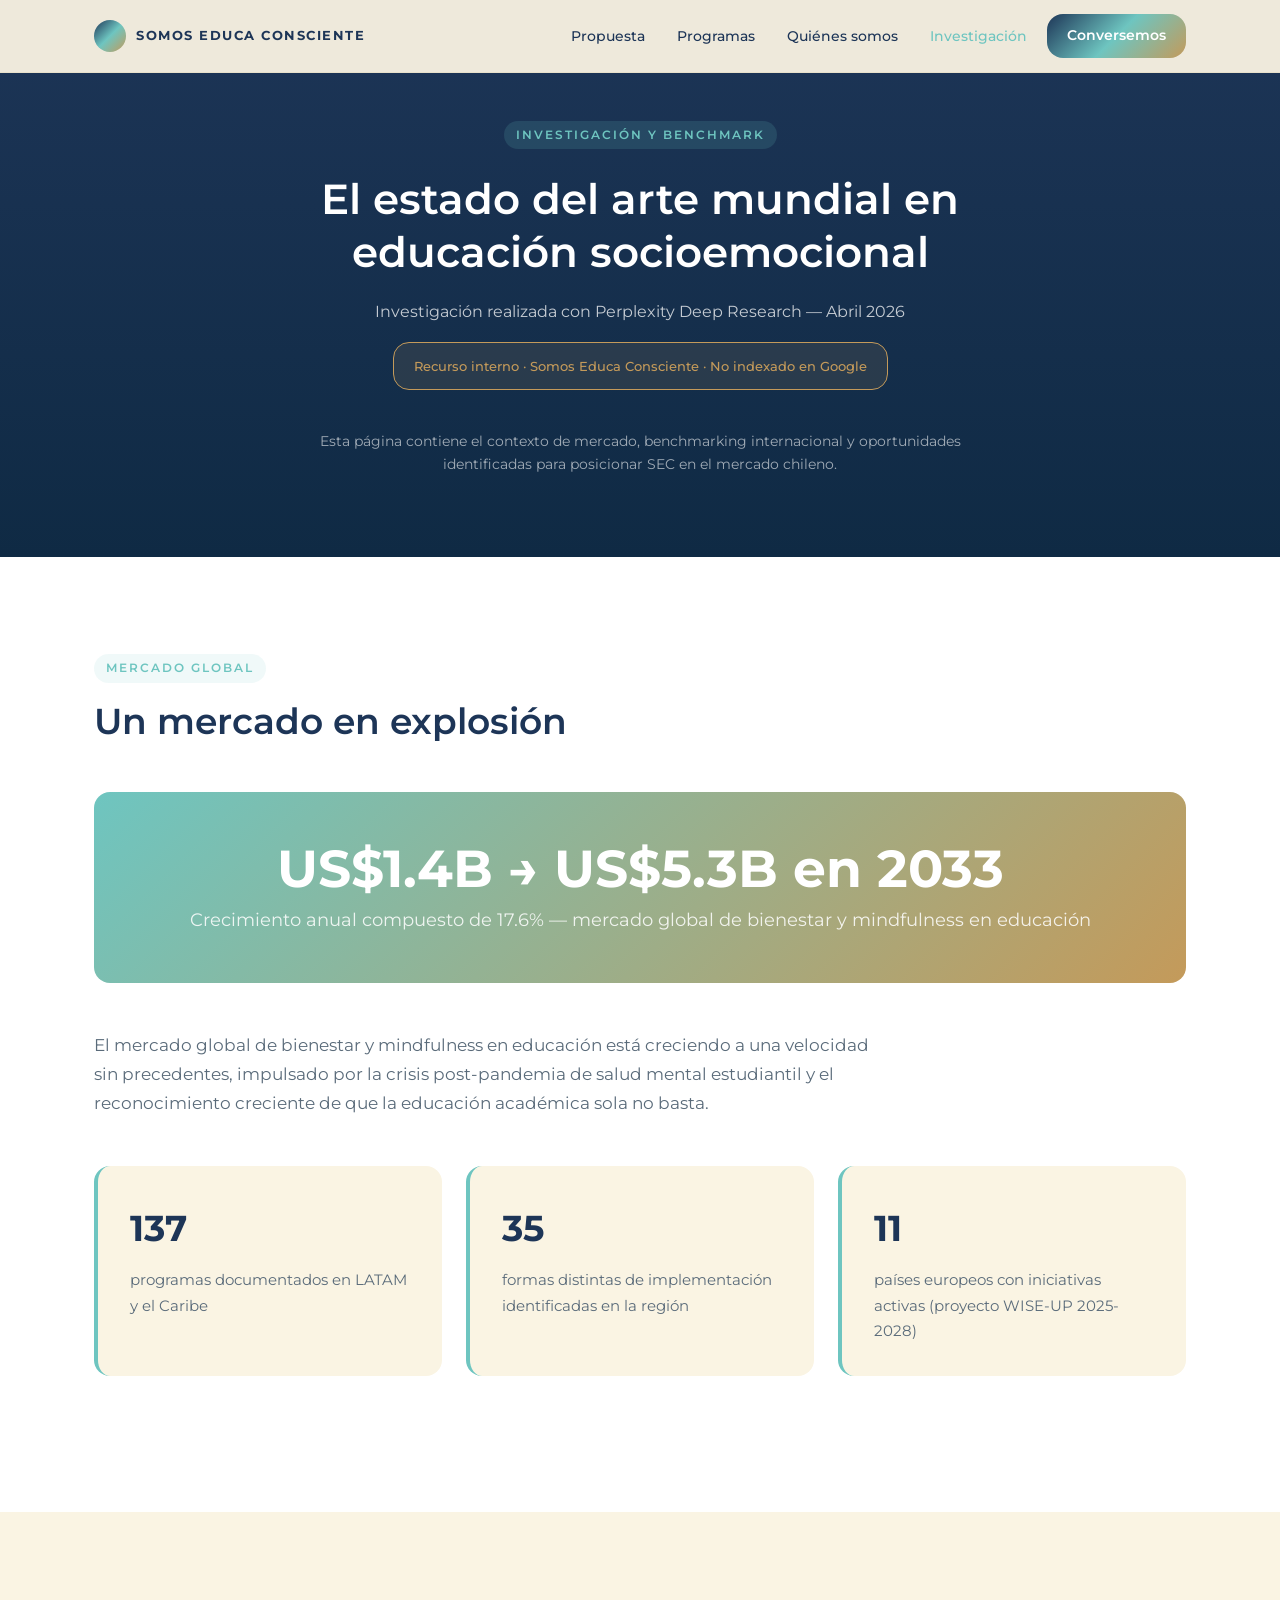
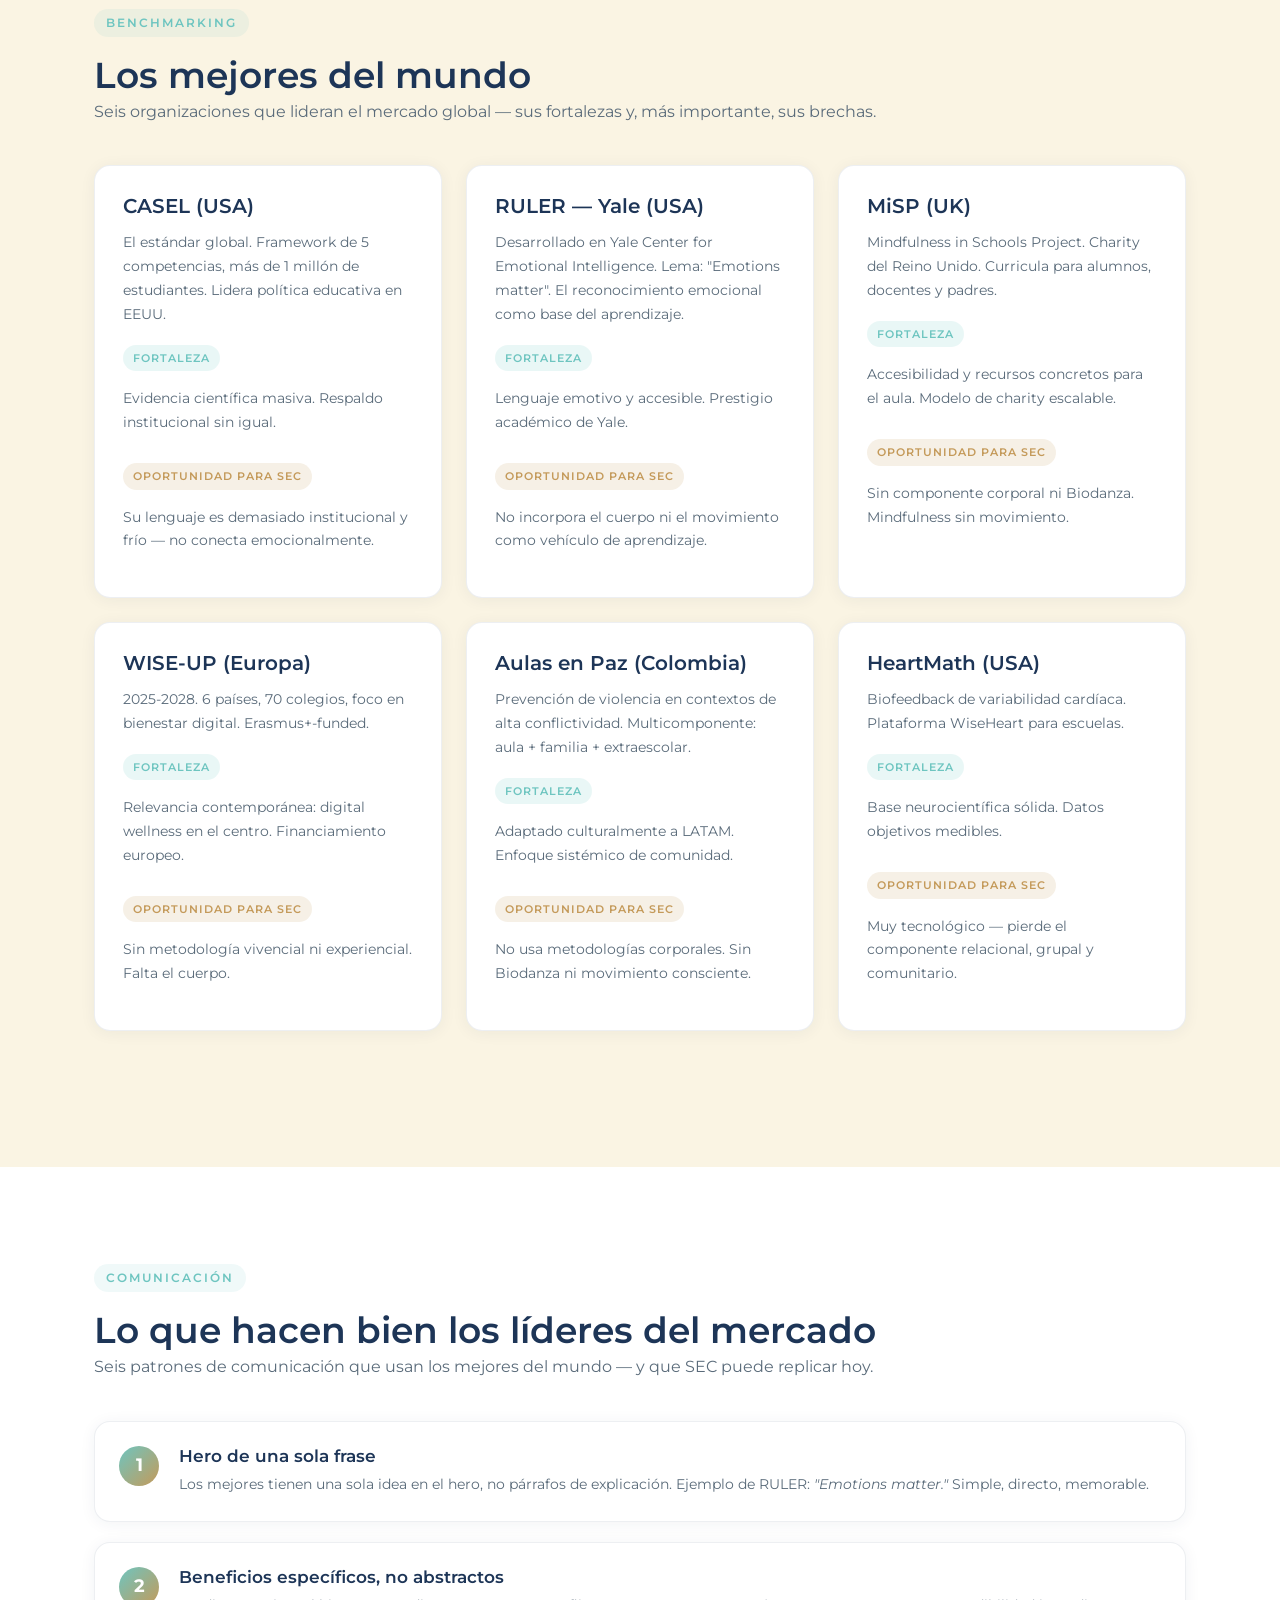
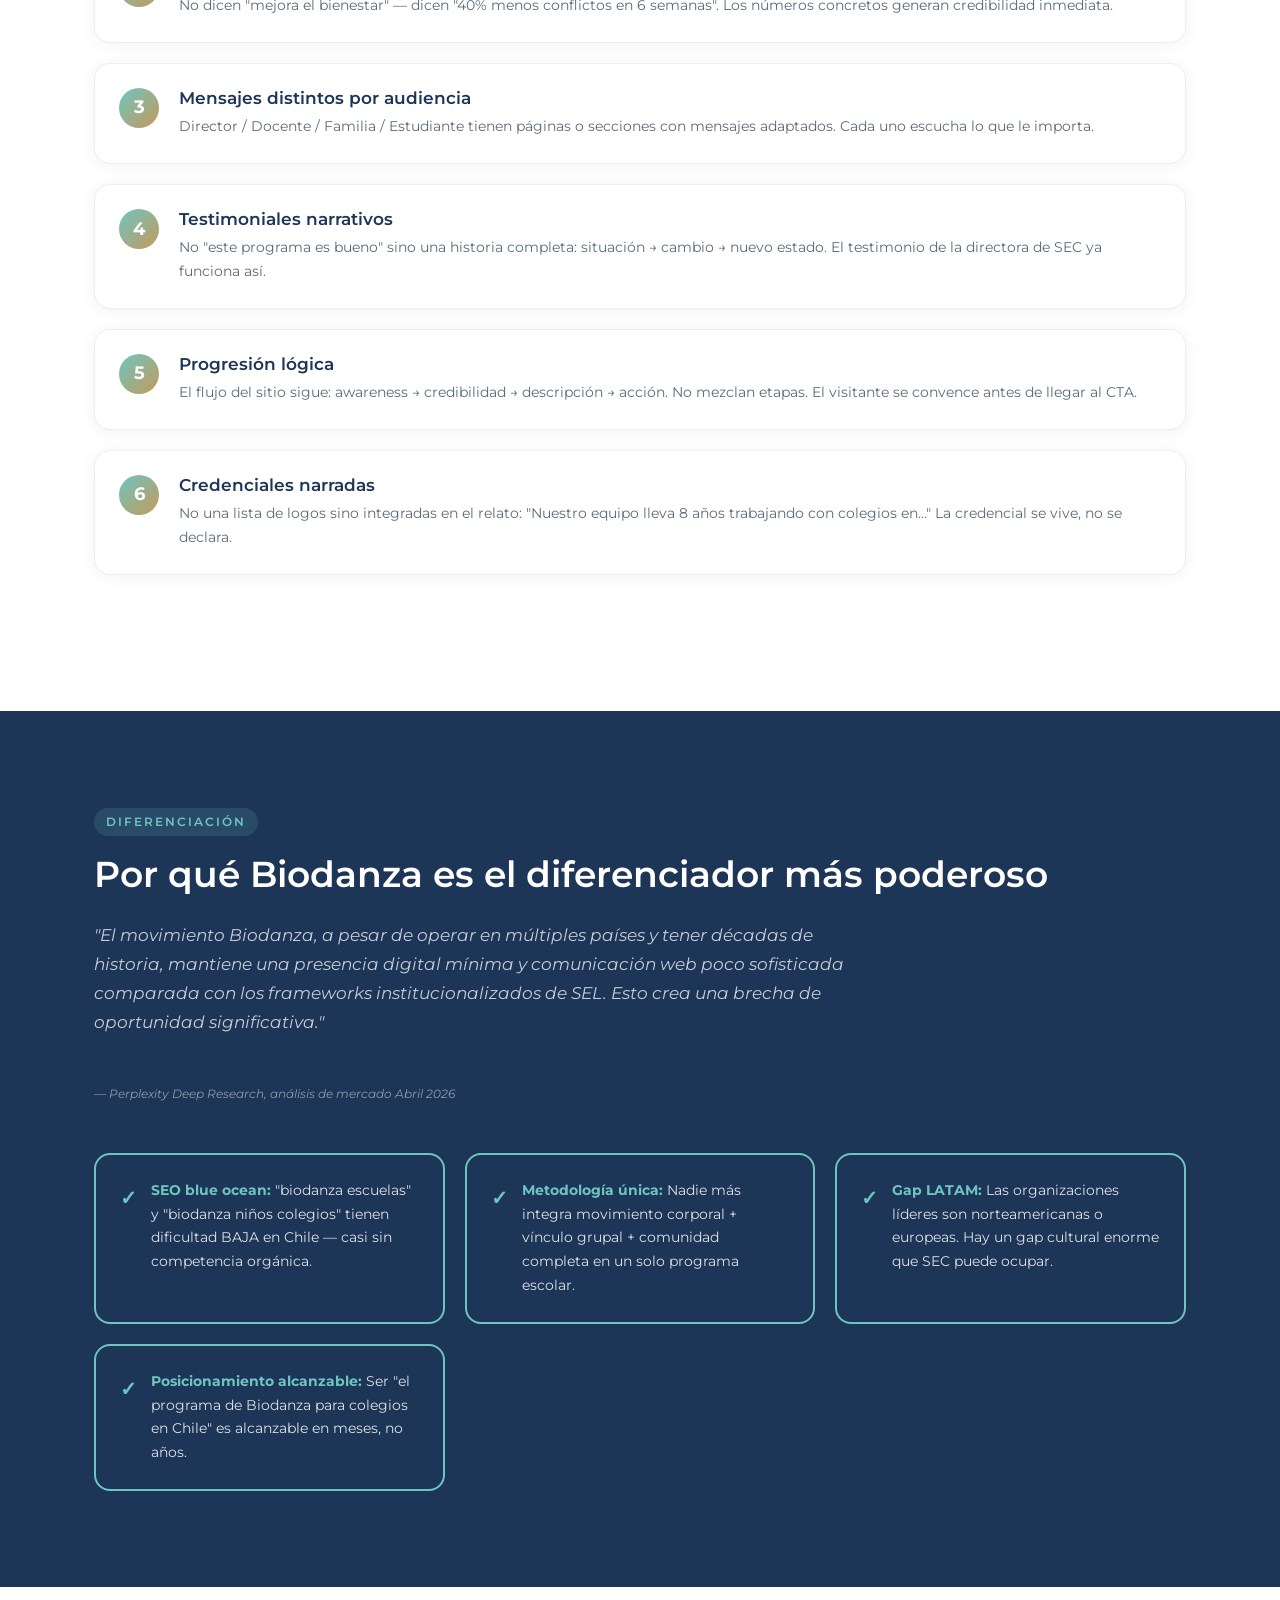
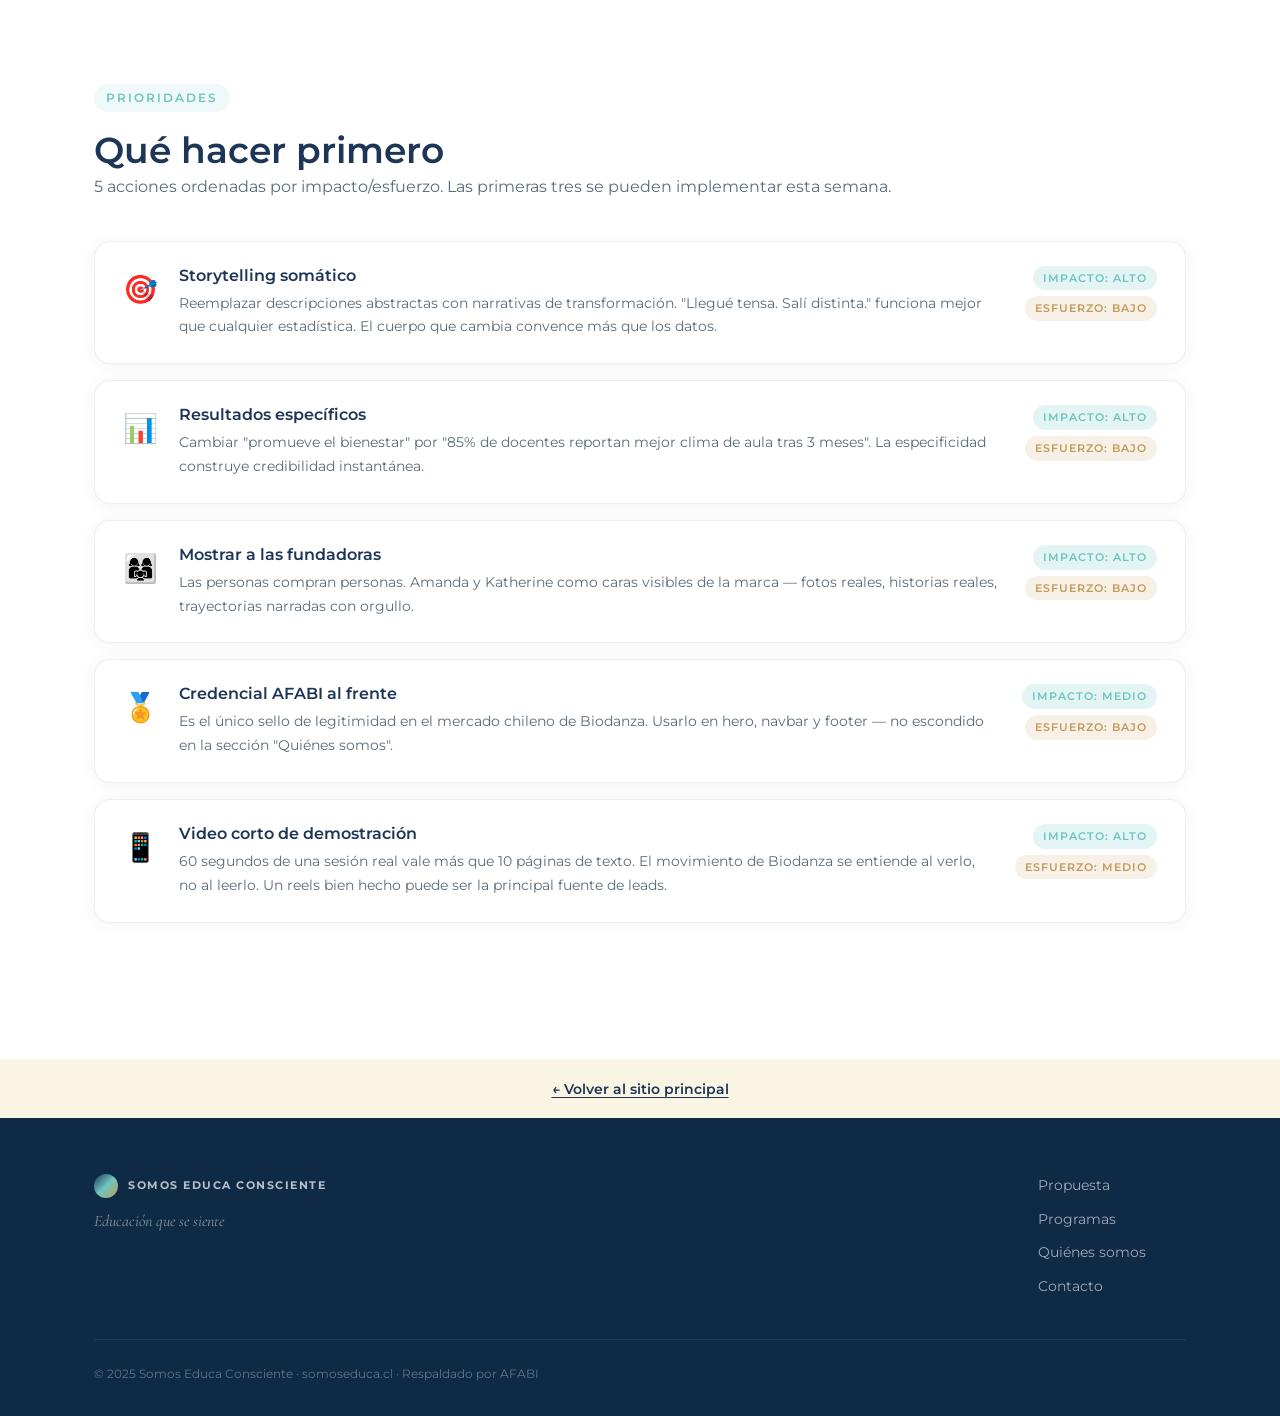
==== investigacion.html @ 502d17f8 "Initial deploy — somoseduca.cl / Somos Educa Consciente Site completo: 9 secciones, design system, i" ====
<!DOCTYPE html>
<html lang="es">
<head>
  <meta charset="UTF-8">
  <meta name="viewport" content="width=device-width, initial-scale=1.0">
  <title>Investigación y Benchmark · Somos Educa Consciente</title>
  <meta name="robots" content="noindex, nofollow">
  <link rel="preconnect" href="https://fonts.googleapis.com">
  <link rel="preconnect" href="https://fonts.gstatic.com" crossorigin>
  <link href="https://fonts.googleapis.com/css2?family=Cormorant+Garamond:ital,wght@0,400;0,600;1,400;1,600&family=Montserrat:wght@400;500;600;700&display=swap" rel="stylesheet">
  <link rel="stylesheet" href="styles.css">
  <style>
    /* ===== PAGE-SPECIFIC STYLES ===== */
    .internal-banner {
      background: rgba(196,154,90,0.12);
      border: 1px solid var(--gold);
      border-radius: var(--radius);
      padding: 12px 20px;
      font-size: 13px;
      color: var(--gold);
      font-weight: 500;
      margin-bottom: 40px;
      display: inline-block;
    }

    .page-header {
      background: var(--grad-hero);
      padding: 120px 24px 80px;
      text-align: center;
    }
    .page-header .section-label-light { margin-bottom: 24px; }
    .page-header h1 {
      color: #fff;
      font-size: 42px;
      max-width: 800px;
      margin: 0 auto 20px;
    }
    .page-header .page-subtitle {
      color: rgba(255,255,255,0.75);
      font-size: 16px;
      margin-bottom: 16px;
    }

    /* Stat grande */
    .stat-hero-block {
      background: linear-gradient(135deg, var(--turquoise), var(--gold));
      border-radius: var(--radius);
      padding: 48px;
      text-align: center;
      margin: 48px 0;
    }
    .stat-hero-number {
      font-size: 52px;
      font-weight: 700;
      color: #fff;
      display: block;
      line-height: 1.1;
    }
    .stat-hero-sub {
      color: rgba(255,255,255,0.85);
      font-size: 18px;
      margin-top: 8px;
    }

    /* Cards de datos */
    .data-cards {
      display: grid;
      grid-template-columns: repeat(auto-fit, minmax(260px, 1fr));
      gap: 24px;
      margin: 40px 0;
    }
    .data-card {
      background: var(--cream);
      border-radius: var(--radius);
      padding: 32px;
      border-left: 4px solid var(--turquoise);
    }
    .data-card .data-number {
      font-size: 36px;
      font-weight: 700;
      color: var(--deepBlue);
      display: block;
    }
    .data-card p { color: var(--textSecondary); margin-top: 8px; font-size: 15px; }

    /* Referentes grid */
    .referentes-full-grid {
      display: grid;
      grid-template-columns: repeat(auto-fit, minmax(300px, 1fr));
      gap: 24px;
      margin: 40px 0;
    }
    .referente-full-card {
      background: #fff;
      border: 1px solid rgba(29,53,87,0.08);
      border-radius: var(--radius);
      padding: 28px;
      box-shadow: var(--shadow-card);
    }
    .referente-full-card h3 {
      font-size: 20px;
      color: var(--deepBlue);
      margin-bottom: 12px;
    }
    .referente-full-card p { color: var(--textSecondary); font-size: 14px; margin-bottom: 16px; }
    .referente-tag {
      display: inline-block;
      font-size: 11px;
      font-weight: 600;
      letter-spacing: 1px;
      text-transform: uppercase;
      padding: 4px 10px;
      border-radius: 100px;
      margin-bottom: 16px;
    }
    .tag-fortaleza { background: rgba(110,197,192,0.15); color: var(--turquoise); }
    .tag-oportunidad { background: rgba(196,154,90,0.15); color: var(--gold); }
    .referente-meta {
      font-size: 13px;
      color: var(--textSecondary);
    }
    .referente-meta strong { color: var(--deepBlue); display: block; margin-top: 8px; }

    /* Patrones de comunicación */
    .patrones-list {
      display: flex;
      flex-direction: column;
      gap: 20px;
      margin: 40px 0;
    }
    .patron-item {
      display: flex;
      gap: 20px;
      align-items: flex-start;
      background: #fff;
      border: 1px solid rgba(29,53,87,0.08);
      border-radius: var(--radius);
      padding: 24px;
      box-shadow: var(--shadow-card);
    }
    .patron-num {
      width: 40px;
      height: 40px;
      min-width: 40px;
      border-radius: 50%;
      background: var(--grad-soft);
      color: #fff;
      font-weight: 700;
      font-size: 18px;
      display: flex;
      align-items: center;
      justify-content: center;
    }
    .patron-text h4 { font-size: 17px; color: var(--deepBlue); margin-bottom: 6px; }
    .patron-text p { font-size: 14px; color: var(--textSecondary); }

    /* Sección Biodanza — fondo oscuro */
    .sec-biodanza {
      background: var(--deepBlue);
      padding: 96px 0;
    }
    .sec-biodanza .section-container { padding-top: 0; padding-bottom: 0; }
    .sec-biodanza h2 { color: #fff; margin-bottom: 24px; }
    .sec-biodanza .biodanza-intro {
      color: rgba(255,255,255,0.75);
      font-size: 17px;
      max-width: 760px;
      margin-bottom: 48px;
      font-style: italic;
    }
    .oportunidades-teal-grid {
      display: grid;
      grid-template-columns: repeat(auto-fit, minmax(260px, 1fr));
      gap: 20px;
    }
    .oportunidad-teal-card {
      border: 2px solid var(--turquoise);
      border-radius: var(--radius);
      padding: 24px;
      display: flex;
      gap: 14px;
      align-items: flex-start;
    }
    .oportunidad-teal-card .check-icon {
      color: var(--turquoise);
      font-size: 20px;
      font-weight: 700;
      margin-top: 2px;
    }
    .oportunidad-teal-card p { color: rgba(255,255,255,0.85); font-size: 14px; }
    .oportunidad-teal-card strong { color: var(--turquoise); }

    /* Low-hanging fruits */
    .fruits-list {
      display: flex;
      flex-direction: column;
      gap: 16px;
      margin: 40px 0;
    }
    .fruit-item {
      background: #fff;
      border: 1px solid rgba(29,53,87,0.08);
      border-radius: var(--radius);
      padding: 24px 28px;
      display: flex;
      gap: 20px;
      align-items: flex-start;
      box-shadow: var(--shadow-card);
    }
    .fruit-emoji { font-size: 28px; min-width: 36px; }
    .fruit-body h4 { font-size: 16px; color: var(--deepBlue); margin-bottom: 6px; }
    .fruit-body p { font-size: 14px; color: var(--textSecondary); }
    .fruit-meta {
      margin-left: auto;
      display: flex;
      flex-direction: column;
      gap: 6px;
      align-items: flex-end;
    }
    .badge-impacto, .badge-esfuerzo {
      font-size: 11px;
      font-weight: 600;
      letter-spacing: 1px;
      text-transform: uppercase;
      padding: 3px 10px;
      border-radius: 100px;
      white-space: nowrap;
    }
    .badge-impacto { background: rgba(110,197,192,0.2); color: var(--turquoise); }
    .badge-esfuerzo { background: rgba(196,154,90,0.15); color: var(--gold); }

    /* Back link */
    .back-link-bar {
      background: var(--cream);
      padding: 16px 24px;
      text-align: center;
    }
    .back-link-bar a {
      color: var(--deepBlue);
      font-size: 14px;
      font-weight: 600;
      text-decoration: underline;
      text-underline-offset: 3px;
    }

    @media (max-width: 640px) {
      .page-header h1 { font-size: 28px; }
      .stat-hero-number { font-size: 36px; }
      .fruit-meta { display: none; }
    }
  </style>
</head>
<body>

  <!-- ===== NAVBAR ===== -->
  <nav class="navbar" id="navbar">
    <div class="nav-container">
      <a href="index.html" class="nav-logo">
        <span class="logo-dot"></span>
        <span class="logo-text">SOMOS EDUCA CONSCIENTE</span>
      </a>
      <ul class="nav-links" id="nav-links">
        <li><a href="index.html#propuesta" class="nav-link">Propuesta</a></li>
        <li><a href="index.html#programas" class="nav-link">Programas</a></li>
        <li><a href="index.html#quienes" class="nav-link">Quiénes somos</a></li>
        <li><a href="investigacion.html" class="nav-link" style="color:var(--turquoise)">Investigación</a></li>
        <li><a href="index.html#contacto" class="nav-cta btn-primary">Conversemos</a></li>
      </ul>
    </div>
  </nav>

  <!-- ===== HEADER ===== -->
  <header class="page-header">
    <span class="section-label-light">Investigación y Benchmark</span>
    <h1>El estado del arte mundial en educación socioemocional</h1>
    <p class="page-subtitle">Investigación realizada con Perplexity Deep Research — Abril 2026</p>
    <div class="internal-banner">
      Recurso interno · Somos Educa Consciente · No indexado en Google
    </div>
    <p style="color:rgba(255,255,255,0.6); font-size:14px; max-width:660px; margin:0 auto;">Esta página contiene el contexto de mercado, benchmarking internacional y oportunidades identificadas para posicionar SEC en el mercado chileno.</p>
  </header>

  <!-- ===== SECCIÓN 1: EL MERCADO ===== -->
  <section>
    <div class="section-container">
      <span class="section-label">Mercado global</span>
      <h2>Un mercado en explosión</h2>

      <div class="stat-hero-block">
        <span class="stat-hero-number">US$1.4B → US$5.3B en 2033</span>
        <p class="stat-hero-sub">Crecimiento anual compuesto de 17.6% — mercado global de bienestar y mindfulness en educación</p>
      </div>

      <p style="font-size:17px; color:var(--textSecondary); max-width:780px; margin-bottom:48px;">El mercado global de bienestar y mindfulness en educación está creciendo a una velocidad sin precedentes, impulsado por la crisis post-pandemia de salud mental estudiantil y el reconocimiento creciente de que la educación académica sola no basta.</p>

      <div class="data-cards">
        <div class="data-card">
          <span class="data-number">137</span>
          <p>programas documentados en LATAM y el Caribe</p>
        </div>
        <div class="data-card">
          <span class="data-number">35</span>
          <p>formas distintas de implementación identificadas en la región</p>
        </div>
        <div class="data-card">
          <span class="data-number">11</span>
          <p>países europeos con iniciativas activas (proyecto WISE-UP 2025-2028)</p>
        </div>
      </div>
    </div>
  </section>

  <!-- ===== SECCIÓN 2: REFERENTES ===== -->
  <section style="background:var(--cream);">
    <div class="section-container">
      <span class="section-label">Benchmarking</span>
      <h2>Los mejores del mundo</h2>
      <p style="color:var(--textSecondary); margin-bottom:40px; font-size:16px;">Seis organizaciones que lideran el mercado global — sus fortalezas y, más importante, sus brechas.</p>

      <div class="referentes-full-grid">

        <div class="referente-full-card">
          <h3>CASEL (USA)</h3>
          <p>El estándar global. Framework de 5 competencias, más de 1 millón de estudiantes. Lidera política educativa en EEUU.</p>
          <div>
            <span class="referente-tag tag-fortaleza">Fortaleza</span>
            <p class="referente-meta">Evidencia científica masiva. Respaldo institucional sin igual.</p>
            <span class="referente-tag tag-oportunidad" style="margin-top:12px;">Oportunidad para SEC</span>
            <p class="referente-meta">Su lenguaje es demasiado institucional y frío — no conecta emocionalmente.</p>
          </div>
        </div>

        <div class="referente-full-card">
          <h3>RULER — Yale (USA)</h3>
          <p>Desarrollado en Yale Center for Emotional Intelligence. Lema: "Emotions matter". El reconocimiento emocional como base del aprendizaje.</p>
          <div>
            <span class="referente-tag tag-fortaleza">Fortaleza</span>
            <p class="referente-meta">Lenguaje emotivo y accesible. Prestigio académico de Yale.</p>
            <span class="referente-tag tag-oportunidad" style="margin-top:12px;">Oportunidad para SEC</span>
            <p class="referente-meta">No incorpora el cuerpo ni el movimiento como vehículo de aprendizaje.</p>
          </div>
        </div>

        <div class="referente-full-card">
          <h3>MiSP (UK)</h3>
          <p>Mindfulness in Schools Project. Charity del Reino Unido. Curricula para alumnos, docentes y padres.</p>
          <div>
            <span class="referente-tag tag-fortaleza">Fortaleza</span>
            <p class="referente-meta">Accesibilidad y recursos concretos para el aula. Modelo de charity escalable.</p>
            <span class="referente-tag tag-oportunidad" style="margin-top:12px;">Oportunidad para SEC</span>
            <p class="referente-meta">Sin componente corporal ni Biodanza. Mindfulness sin movimiento.</p>
          </div>
        </div>

        <div class="referente-full-card">
          <h3>WISE-UP (Europa)</h3>
          <p>2025-2028. 6 países, 70 colegios, foco en bienestar digital. Erasmus+-funded.</p>
          <div>
            <span class="referente-tag tag-fortaleza">Fortaleza</span>
            <p class="referente-meta">Relevancia contemporánea: digital wellness en el centro. Financiamiento europeo.</p>
            <span class="referente-tag tag-oportunidad" style="margin-top:12px;">Oportunidad para SEC</span>
            <p class="referente-meta">Sin metodología vivencial ni experiencial. Falta el cuerpo.</p>
          </div>
        </div>

        <div class="referente-full-card">
          <h3>Aulas en Paz (Colombia)</h3>
          <p>Prevención de violencia en contextos de alta conflictividad. Multicomponente: aula + familia + extraescolar.</p>
          <div>
            <span class="referente-tag tag-fortaleza">Fortaleza</span>
            <p class="referente-meta">Adaptado culturalmente a LATAM. Enfoque sistémico de comunidad.</p>
            <span class="referente-tag tag-oportunidad" style="margin-top:12px;">Oportunidad para SEC</span>
            <p class="referente-meta">No usa metodologías corporales. Sin Biodanza ni movimiento consciente.</p>
          </div>
        </div>

        <div class="referente-full-card">
          <h3>HeartMath (USA)</h3>
          <p>Biofeedback de variabilidad cardíaca. Plataforma WiseHeart para escuelas.</p>
          <div>
            <span class="referente-tag tag-fortaleza">Fortaleza</span>
            <p class="referente-meta">Base neurocientífica sólida. Datos objetivos medibles.</p>
            <span class="referente-tag tag-oportunidad" style="margin-top:12px;">Oportunidad para SEC</span>
            <p class="referente-meta">Muy tecnológico — pierde el componente relacional, grupal y comunitario.</p>
          </div>
        </div>

      </div>
    </div>
  </section>

  <!-- ===== SECCIÓN 3: PATRONES DE COMUNICACIÓN ===== -->
  <section>
    <div class="section-container">
      <span class="section-label">Comunicación</span>
      <h2>Lo que hacen bien los líderes del mercado</h2>
      <p style="color:var(--textSecondary); margin-bottom:40px; font-size:16px;">Seis patrones de comunicación que usan los mejores del mundo — y que SEC puede replicar hoy.</p>

      <div class="patrones-list">
        <div class="patron-item">
          <div class="patron-num">1</div>
          <div class="patron-text">
            <h4>Hero de una sola frase</h4>
            <p>Los mejores tienen una sola idea en el hero, no párrafos de explicación. Ejemplo de RULER: <em>"Emotions matter."</em> Simple, directo, memorable.</p>
          </div>
        </div>
        <div class="patron-item">
          <div class="patron-num">2</div>
          <div class="patron-text">
            <h4>Beneficios específicos, no abstractos</h4>
            <p>No dicen "mejora el bienestar" — dicen "40% menos conflictos en 6 semanas". Los números concretos generan credibilidad inmediata.</p>
          </div>
        </div>
        <div class="patron-item">
          <div class="patron-num">3</div>
          <div class="patron-text">
            <h4>Mensajes distintos por audiencia</h4>
            <p>Director / Docente / Familia / Estudiante tienen páginas o secciones con mensajes adaptados. Cada uno escucha lo que le importa.</p>
          </div>
        </div>
        <div class="patron-item">
          <div class="patron-num">4</div>
          <div class="patron-text">
            <h4>Testimoniales narrativos</h4>
            <p>No "este programa es bueno" sino una historia completa: situación → cambio → nuevo estado. El testimonio de la directora de SEC ya funciona así.</p>
          </div>
        </div>
        <div class="patron-item">
          <div class="patron-num">5</div>
          <div class="patron-text">
            <h4>Progresión lógica</h4>
            <p>El flujo del sitio sigue: awareness → credibilidad → descripción → acción. No mezclan etapas. El visitante se convence antes de llegar al CTA.</p>
          </div>
        </div>
        <div class="patron-item">
          <div class="patron-num">6</div>
          <div class="patron-text">
            <h4>Credenciales narradas</h4>
            <p>No una lista de logos sino integradas en el relato: "Nuestro equipo lleva 8 años trabajando con colegios en…" La credencial se vive, no se declara.</p>
          </div>
        </div>
      </div>
    </div>
  </section>

  <!-- ===== SECCIÓN 4: BIODANZA ===== -->
  <section class="sec-biodanza">
    <div class="section-container">
      <span class="section-label-light">Diferenciación</span>
      <h2>Por qué Biodanza es el diferenciador más poderoso</h2>
      <p class="biodanza-intro">"El movimiento Biodanza, a pesar de operar en múltiples países y tener décadas de historia, mantiene una presencia digital mínima y comunicación web poco sofisticada comparada con los frameworks institucionalizados de SEL. Esto crea una brecha de oportunidad significativa."</p>
      <p style="color:rgba(255,255,255,0.5); font-size:12px; margin-bottom:48px; font-style:italic;">— Perplexity Deep Research, análisis de mercado Abril 2026</p>

      <div class="oportunidades-teal-grid">
        <div class="oportunidad-teal-card">
          <span class="check-icon">✓</span>
          <p><strong>SEO blue ocean:</strong> "biodanza escuelas" y "biodanza niños colegios" tienen dificultad BAJA en Chile — casi sin competencia orgánica.</p>
        </div>
        <div class="oportunidad-teal-card">
          <span class="check-icon">✓</span>
          <p><strong>Metodología única:</strong> Nadie más integra movimiento corporal + vínculo grupal + comunidad completa en un solo programa escolar.</p>
        </div>
        <div class="oportunidad-teal-card">
          <span class="check-icon">✓</span>
          <p><strong>Gap LATAM:</strong> Las organizaciones líderes son norteamericanas o europeas. Hay un gap cultural enorme que SEC puede ocupar.</p>
        </div>
        <div class="oportunidad-teal-card">
          <span class="check-icon">✓</span>
          <p><strong>Posicionamiento alcanzable:</strong> Ser "el programa de Biodanza para colegios en Chile" es alcanzable en meses, no años.</p>
        </div>
      </div>
    </div>
  </section>

  <!-- ===== SECCIÓN 5: LOW-HANGING FRUITS ===== -->
  <section>
    <div class="section-container">
      <span class="section-label">Prioridades</span>
      <h2>Qué hacer primero</h2>
      <p style="color:var(--textSecondary); margin-bottom:40px; font-size:16px;">5 acciones ordenadas por impacto/esfuerzo. Las primeras tres se pueden implementar esta semana.</p>

      <div class="fruits-list">
        <div class="fruit-item">
          <div class="fruit-emoji">🎯</div>
          <div class="fruit-body">
            <h4>Storytelling somático</h4>
            <p>Reemplazar descripciones abstractas con narrativas de transformación. "Llegué tensa. Salí distinta." funciona mejor que cualquier estadística. El cuerpo que cambia convence más que los datos.</p>
          </div>
          <div class="fruit-meta">
            <span class="badge-impacto">Impacto: alto</span>
            <span class="badge-esfuerzo">Esfuerzo: bajo</span>
          </div>
        </div>
        <div class="fruit-item">
          <div class="fruit-emoji">📊</div>
          <div class="fruit-body">
            <h4>Resultados específicos</h4>
            <p>Cambiar "promueve el bienestar" por "85% de docentes reportan mejor clima de aula tras 3 meses". La especificidad construye credibilidad instantánea.</p>
          </div>
          <div class="fruit-meta">
            <span class="badge-impacto">Impacto: alto</span>
            <span class="badge-esfuerzo">Esfuerzo: bajo</span>
          </div>
        </div>
        <div class="fruit-item">
          <div class="fruit-emoji">👩‍👩‍👧</div>
          <div class="fruit-body">
            <h4>Mostrar a las fundadoras</h4>
            <p>Las personas compran personas. Amanda y Katherine como caras visibles de la marca — fotos reales, historias reales, trayectorias narradas con orgullo.</p>
          </div>
          <div class="fruit-meta">
            <span class="badge-impacto">Impacto: alto</span>
            <span class="badge-esfuerzo">Esfuerzo: bajo</span>
          </div>
        </div>
        <div class="fruit-item">
          <div class="fruit-emoji">🏅</div>
          <div class="fruit-body">
            <h4>Credencial AFABI al frente</h4>
            <p>Es el único sello de legitimidad en el mercado chileno de Biodanza. Usarlo en hero, navbar y footer — no escondido en la sección "Quiénes somos".</p>
          </div>
          <div class="fruit-meta">
            <span class="badge-impacto">Impacto: medio</span>
            <span class="badge-esfuerzo">Esfuerzo: bajo</span>
          </div>
        </div>
        <div class="fruit-item">
          <div class="fruit-emoji">📱</div>
          <div class="fruit-body">
            <h4>Video corto de demostración</h4>
            <p>60 segundos de una sesión real vale más que 10 páginas de texto. El movimiento de Biodanza se entiende al verlo, no al leerlo. Un reels bien hecho puede ser la principal fuente de leads.</p>
          </div>
          <div class="fruit-meta">
            <span class="badge-impacto">Impacto: alto</span>
            <span class="badge-esfuerzo">Esfuerzo: medio</span>
          </div>
        </div>
      </div>
    </div>
  </section>

  <!-- ===== FOOTER ===== -->
  <div class="back-link-bar">
    <a href="index.html">← Volver al sitio principal</a>
  </div>

  <footer class="footer">
    <div class="footer-container">
      <div class="footer-brand">
        <a href="index.html" class="footer-logo">
          <span class="logo-dot logo-dot-sm"></span>
          <span class="logo-text-sm">SOMOS EDUCA CONSCIENTE</span>
        </a>
        <p class="footer-tagline">Educación que se siente</p>
      </div>
      <nav class="footer-nav">
        <a href="index.html#propuesta">Propuesta</a>
        <a href="index.html#programas">Programas</a>
        <a href="index.html#quienes">Quiénes somos</a>
        <a href="mailto:contacto@somoseduca.cl">Contacto</a>
      </nav>
      <div class="footer-copy">
        <p>© 2025 Somos Educa Consciente · somoseduca.cl · Respaldado por AFABI</p>
      </div>
    </div>
  </footer>

  <script src="script.js"></script>
</body>
</html>
---- styles.css ----
/* ===== RESET & BASE ===== */
*, *::before, *::after { box-sizing: border-box; margin: 0; padding: 0; }

:root {
  --deepBlue: #1D3557;
  --turquoise: #6EC5C0;
  --gold: #C49A5A;
  --cream: #FAF4E3;
  --beige: #E6DCC0;
  --softPink: #EBC9C2;
  --textPrimary: #1D3557;
  --textSecondary: #5A6B7A;
  --darkBg: #0F2A44;
  --grad-primary: linear-gradient(135deg, #1D3557 0%, #6EC5C0 50%, #C49A5A 100%);
  --grad-soft: linear-gradient(135deg, #6EC5C0 0%, #C49A5A 100%);
  --grad-hero: linear-gradient(180deg, #1D3557 0%, #0F2A44 100%);
  --radius: 16px;
  --shadow-card: 0 2px 16px rgba(29,53,87,0.06);
}

html { scroll-behavior: smooth; }

body {
  font-family: 'Montserrat', sans-serif;
  font-size: 16px;
  color: var(--textPrimary);
  background: #fff;
  line-height: 1.7;
  -webkit-font-smoothing: antialiased;
}

img { max-width: 100%; display: block; }

a { text-decoration: none; color: inherit; }

ul { list-style: none; }

h1, h2, h3, h4 {
  font-family: 'Montserrat', sans-serif;
  font-weight: 600;
  line-height: 1.25;
}

h1 { font-size: 48px; }
h2 { font-size: 36px; }
h3 { font-size: 28px; }
h4 { font-size: 20px; }

/* ===== LAYOUT HELPERS ===== */
.section-container {
  max-width: 1140px;
  margin: 0 auto;
  padding: 96px 24px;
}

.section-label {
  display: inline-block;
  font-size: 12px;
  font-weight: 600;
  letter-spacing: 2px;
  text-transform: uppercase;
  color: var(--turquoise);
  margin-bottom: 16px;
  background: rgba(110,197,192,0.1);
  padding: 4px 12px;
  border-radius: 100px;
}

.section-label-light {
  display: inline-block;
  font-size: 12px;
  font-weight: 600;
  letter-spacing: 2px;
  text-transform: uppercase;
  color: var(--turquoise);
  margin-bottom: 16px;
  background: rgba(110,197,192,0.15);
  padding: 4px 12px;
  border-radius: 100px;
}

.text-white { color: #fff !important; }

/* ===== BUTTONS ===== */
.btn-primary {
  display: inline-block;
  background: var(--grad-primary);
  color: #fff;
  font-family: 'Montserrat', sans-serif;
  font-weight: 600;
  font-size: 15px;
  padding: 14px 28px;
  border-radius: var(--radius);
  border: none;
  cursor: pointer;
  transition: opacity .2s, transform .2s;
}
.btn-primary:hover { opacity: .88; transform: translateY(-1px); }

.btn-secondary-white {
  display: inline-block;
  background: transparent;
  color: rgba(255,255,255,0.9);
  font-family: 'Montserrat', sans-serif;
  font-weight: 600;
  font-size: 15px;
  padding: 14px 28px;
  border-radius: var(--radius);
  border: 1.5px solid rgba(255,255,255,0.5);
  cursor: pointer;
  transition: background .2s, border-color .2s;
}
.btn-secondary-white:hover { background: rgba(255,255,255,0.1); border-color: rgba(255,255,255,0.8); }

.btn-outline {
  display: inline-block;
  background: transparent;
  color: var(--deepBlue);
  font-family: 'Montserrat', sans-serif;
  font-weight: 600;
  font-size: 14px;
  padding: 11px 22px;
  border-radius: var(--radius);
  border: 1.5px solid var(--deepBlue);
  cursor: pointer;
  transition: background .2s, color .2s;
  margin-top: auto;
}
.btn-outline:hover { background: var(--deepBlue); color: #fff; }

.btn-primary-small {
  display: inline-block;
  background: rgba(255,255,255,0.2);
  color: #fff;
  font-family: 'Montserrat', sans-serif;
  font-weight: 600;
  font-size: 14px;
  padding: 11px 22px;
  border-radius: var(--radius);
  border: 1.5px solid rgba(255,255,255,0.5);
  cursor: pointer;
  transition: background .2s;
  margin-top: auto;
}
.btn-primary-small:hover { background: rgba(255,255,255,0.35); }

/* ===== NAVBAR ===== */
.navbar {
  position: fixed;
  top: 0; left: 0; right: 0;
  z-index: 1000;
  background: rgba(250,244,227,0.95);
  backdrop-filter: blur(12px);
  -webkit-backdrop-filter: blur(12px);
  border-bottom: 1px solid rgba(230,220,192,0.6);
  transition: box-shadow .3s;
}
.navbar.scrolled { box-shadow: 0 2px 24px rgba(29,53,87,0.1); }

.nav-container {
  max-width: 1140px;
  margin: 0 auto;
  padding: 0 24px;
  height: 72px;
  display: flex;
  align-items: center;
  justify-content: space-between;
  gap: 32px;
}

.nav-logo {
  display: flex;
  align-items: center;
  gap: 10px;
  flex-shrink: 0;
}

.logo-dot {
  width: 32px; height: 32px;
  border-radius: 50%;
  background: var(--grad-primary);
  flex-shrink: 0;
}

.logo-dot-sm {
  width: 24px; height: 24px;
  border-radius: 50%;
  background: var(--grad-primary);
  flex-shrink: 0;
}

.logo-text {
  font-family: 'Montserrat', sans-serif;
  font-weight: 700;
  font-size: 13px;
  letter-spacing: 1.5px;
  color: var(--deepBlue);
  line-height: 1.2;
}

.logo-text-sm {
  font-family: 'Montserrat', sans-serif;
  font-weight: 700;
  font-size: 11px;
  letter-spacing: 1.5px;
  color: rgba(255,255,255,0.7);
}

.nav-links {
  display: flex;
  align-items: center;
  gap: 8px;
  list-style: none;
}

.nav-link {
  font-size: 14px;
  font-weight: 500;
  color: var(--textPrimary);
  padding: 8px 12px;
  border-radius: 8px;
  transition: color .2s, background .2s;
}
.nav-link:hover { color: var(--turquoise); background: rgba(110,197,192,0.08); }

.nav-cta {
  font-size: 14px;
  padding: 10px 20px;
}

.hamburger {
  display: none;
  flex-direction: column;
  gap: 5px;
  background: none;
  border: none;
  cursor: pointer;
  padding: 8px;
}
.hamburger span {
  display: block;
  width: 24px; height: 2px;
  background: var(--deepBlue);
  border-radius: 2px;
  transition: transform .3s, opacity .3s;
}
.hamburger.open span:nth-child(1) { transform: translateY(7px) rotate(45deg); }
.hamburger.open span:nth-child(2) { opacity: 0; }
.hamburger.open span:nth-child(3) { transform: translateY(-7px) rotate(-45deg); }

/* ===== HERO ===== */
.hero {
  background: var(--grad-hero);
  padding-top: 72px;
  min-height: 100vh;
  display: flex;
  align-items: center;
}

.hero-container {
  max-width: 1140px;
  margin: 0 auto;
  padding: 80px 24px;
  display: grid;
  grid-template-columns: 1fr 1fr;
  gap: 64px;
  align-items: center;
}

.hero-label {
  display: inline-block;
  font-size: 12px;
  font-weight: 600;
  letter-spacing: 2px;
  text-transform: uppercase;
  color: var(--turquoise);
  background: rgba(110,197,192,0.12);
  padding: 6px 14px;
  border-radius: 100px;
  margin-bottom: 24px;
}

.hero-h1 {
  font-size: 52px;
  font-weight: 700;
  color: #fff;
  line-height: 1.15;
  margin-bottom: 20px;
}

.hero-subtitle {
  font-size: 17px;
  color: rgba(255,255,255,0.8);
  line-height: 1.75;
  margin-bottom: 36px;
  max-width: 480px;
}

.hero-ctas {
  display: flex;
  gap: 16px;
  flex-wrap: wrap;
  margin-bottom: 56px;
}

.hero-stats {
  display: grid;
  grid-template-columns: repeat(4, 1fr);
  gap: 16px;
  padding-top: 32px;
  border-top: 1px solid rgba(255,255,255,0.15);
}

.stat-item { text-align: center; }

.stat-number {
  display: block;
  font-size: 22px;
  font-weight: 700;
  color: var(--turquoise);
  margin-bottom: 4px;
}

.stat-label {
  display: block;
  font-size: 11px;
  color: rgba(255,255,255,0.6);
  line-height: 1.4;
}

.hero-visual {
  position: relative;
  display: flex;
  flex-direction: column;
  gap: 20px;
}

.hero-image {
  width: 100%;
  max-height: 500px;
  object-fit: cover;
  border-radius: var(--radius);
  margin-top: 0;
  display: block;
}

.hero-quote-card {
  background: rgba(255,255,255,0.08);
  border: 1px solid rgba(255,255,255,0.15);
  backdrop-filter: blur(8px);
  border-radius: var(--radius);
  padding: 20px 24px;
}

.quote-text {
  font-family: 'Cormorant Garamond', serif;
  font-style: italic;
  font-size: 17px;
  color: rgba(255,255,255,0.9);
  line-height: 1.6;
}

/* ===== REFLEXION ===== */
.reflexion { background: var(--cream); }

.reflexion h2 {
  font-size: 36px;
  color: var(--textPrimary);
  margin: 8px 0 24px;
  max-width: 680px;
}

.reflexion-text {
  font-size: 16px;
  color: var(--textSecondary);
  max-width: 680px;
  line-height: 1.8;
  margin-bottom: 48px;
}

.reflexion-cards {
  display: grid;
  grid-template-columns: repeat(4, 1fr);
  gap: 20px;
  margin-bottom: 48px;
}

.reflexion-card {
  background: #fff;
  border: 1px solid var(--beige);
  border-radius: var(--radius);
  padding: 28px 20px;
  display: flex;
  flex-direction: column;
  gap: 16px;
  transition: transform .2s, box-shadow .2s;
}
.reflexion-card:hover { transform: translateY(-4px); box-shadow: 0 8px 32px rgba(29,53,87,0.08); }

.reflexion-icon { flex-shrink: 0; }

.reflexion-card p {
  font-size: 15px;
  color: var(--textPrimary);
  line-height: 1.6;
  font-style: italic;
}

.reflexion-frase {
  font-family: 'Cormorant Garamond', serif;
  font-style: italic;
  font-size: 32px;
  color: var(--deepBlue);
  text-align: center;
  line-height: 1.4;
}

/* ===== PROPUESTA ===== */
.propuesta { background: #fff; }

.propuesta h2 {
  margin: 8px 0 16px;
  max-width: 560px;
}

.propuesta-desc {
  font-size: 16px;
  color: var(--textSecondary);
  max-width: 600px;
  margin-bottom: 48px;
  line-height: 1.8;
}

.propuesta-grid {
  display: grid;
  grid-template-columns: repeat(3, 1fr);
  gap: 20px;
  margin-bottom: 40px;
}

.propuesta-card {
  background: #fff;
  border: 1px solid var(--beige);
  border-radius: var(--radius);
  padding: 28px 24px;
  display: flex;
  flex-direction: column;
  gap: 12px;
  transition: transform .2s, box-shadow .2s, border-color .2s;
}
.propuesta-card:hover {
  transform: translateY(-4px);
  box-shadow: 0 8px 32px rgba(29,53,87,0.08);
  border-color: var(--turquoise);
}

.propuesta-card h3 {
  font-size: 18px;
  color: var(--textPrimary);
}

.propuesta-card p {
  font-size: 14px;
  color: var(--textSecondary);
  line-height: 1.65;
}

.afabi-badge {
  display: inline-flex;
  align-items: center;
  gap: 10px;
  background: rgba(196,154,90,0.08);
  border: 1px solid rgba(196,154,90,0.3);
  border-radius: 100px;
  padding: 10px 20px;
  font-size: 14px;
  color: var(--textPrimary);
}

/* ===== COMUNIDAD / TABS ===== */
.comunidad { background: var(--cream); }

.comunidad h2 { margin: 8px 0 12px; }

.comunidad-desc {
  font-size: 16px;
  color: var(--textSecondary);
  margin-bottom: 40px;
}

.tabs-wrapper { width: 100%; }

.tabs-nav {
  display: flex;
  gap: 8px;
  border-bottom: 2px solid var(--beige);
  margin-bottom: 0;
  overflow-x: auto;
  scrollbar-width: none;
}
.tabs-nav::-webkit-scrollbar { display: none; }

.tab-btn {
  display: flex;
  align-items: center;
  gap: 8px;
  background: none;
  border: none;
  border-bottom: 3px solid transparent;
  margin-bottom: -2px;
  padding: 14px 20px;
  font-family: 'Montserrat', sans-serif;
  font-size: 14px;
  font-weight: 600;
  color: var(--textSecondary);
  cursor: pointer;
  transition: color .2s, border-color .2s;
  white-space: nowrap;
}
.tab-btn:hover { color: var(--deepBlue); }
.tab-btn.active {
  color: var(--deepBlue);
  border-bottom-color: var(--turquoise);
}

.tabs-content { background: #fff; border-radius: 0 0 var(--radius) var(--radius); border: 1px solid var(--beige); border-top: none; }

.tab-panel { display: none; padding: 40px; }
.tab-panel.active { display: block; }

.tab-panel-inner {
  display: grid;
  grid-template-columns: 1fr 1fr;
  gap: 48px;
  align-items: center;
}

.tab-text h3 {
  font-size: 22px;
  color: var(--textPrimary);
  margin-bottom: 24px;
}

.benefit-list { display: flex; flex-direction: column; gap: 12px; }

.benefit-list li {
  display: flex;
  align-items: flex-start;
  gap: 10px;
  font-size: 15px;
  color: var(--textPrimary);
}

.check {
  color: var(--turquoise);
  font-weight: 700;
  flex-shrink: 0;
  margin-top: 1px;
}

.tab-image {
  border-radius: var(--radius);
  height: 280px;
  overflow: hidden;
}
.tab-image img {
  width: 100%;
  height: 100%;
  object-fit: cover;
  border-radius: var(--radius);
  display: block;
}
.tab-image-directores { background: linear-gradient(135deg, var(--deepBlue), var(--turquoise)); }
.tab-image-docentes { background: linear-gradient(135deg, var(--turquoise), var(--gold)); }
.tab-image-familias { background: linear-gradient(135deg, var(--softPink), var(--turquoise)); }
.tab-image-ninos { background: linear-gradient(135deg, var(--gold), var(--softPink)); }

/* Section image (biodanza, methodology) */
.section-image {
  margin: 40px 0 32px;
}
.section-image img {
  width: 100%;
  max-height: 420px;
  border-radius: var(--radius);
  object-fit: cover;
  display: block;
}

/* Impacto inline image */
.impacto-img {
  width: 100%;
  max-width: 480px;
  max-height: 360px;
  object-fit: cover;
  border-radius: var(--radius);
  margin: 0 auto 40px;
  display: block;
  opacity: 0.85;
}

/* ===== IMPACTO ===== */
.impacto {
  background: var(--deepBlue);
  text-align: center;
}

.impacto h2 { margin: 8px 0 56px; }

.stats-circles {
  display: grid;
  grid-template-columns: repeat(4, 1fr);
  gap: 32px;
  margin-bottom: 64px;
}

.stat-circle { display: flex; flex-direction: column; align-items: center; gap: 16px; }

.circle-ring {
  position: relative;
  width: 120px; height: 120px;
}

.circle-ring svg { transform: rotate(-90deg); }

.circle-inner {
  position: absolute;
  inset: 0;
  display: flex;
  align-items: center;
  justify-content: center;
}

.circle-number {
  font-size: 22px;
  font-weight: 700;
  color: #fff;
}

.circle-label {
  font-size: 13px;
  color: rgba(255,255,255,0.7);
  line-height: 1.5;
  max-width: 140px;
}

.testimonial-block {
  background: rgba(255,255,255,0.07);
  border: 1px solid rgba(255,255,255,0.12);
  border-radius: var(--radius);
  padding: 40px 48px;
  margin-bottom: 48px;
  max-width: 700px;
  margin-left: auto;
  margin-right: auto;
  margin-bottom: 48px;
}

.testimonial-block blockquote p {
  font-family: 'Cormorant Garamond', serif;
  font-style: italic;
  font-size: 22px;
  color: rgba(255,255,255,0.95);
  line-height: 1.65;
  margin-bottom: 20px;
}

.testimonial-block cite {
  font-size: 13px;
  color: var(--turquoise);
  font-style: normal;
  letter-spacing: 1px;
}

.impacto-cards {
  display: grid;
  grid-template-columns: repeat(3, 1fr);
  gap: 20px;
}

.impacto-card {
  background: rgba(255,255,255,0.07);
  border: 1px solid rgba(255,255,255,0.12);
  border-radius: var(--radius);
  padding: 28px 24px;
  text-align: left;
}

.impacto-card h4 {
  color: var(--turquoise);
  font-size: 16px;
  margin-bottom: 16px;
  letter-spacing: 0.5px;
}

.impacto-card ul { display: flex; flex-direction: column; gap: 8px; }

.impacto-card li {
  font-size: 14px;
  color: rgba(255,255,255,0.75);
  padding-left: 16px;
  position: relative;
}
.impacto-card li::before {
  content: '·';
  position: absolute;
  left: 4px;
  color: var(--turquoise);
}

/* ===== PROGRAMAS ===== */
.programas { background: #fff; }
.programas h2 { margin: 8px 0 40px; }

.programas-grid {
  display: grid;
  grid-template-columns: repeat(4, 1fr);
  gap: 20px;
  margin-bottom: 40px;
}

.programa-card {
  background: #fff;
  border: 1px solid var(--beige);
  border-radius: var(--radius);
  padding: 28px 22px;
  display: flex;
  flex-direction: column;
  gap: 10px;
  transition: transform .2s, box-shadow .2s;
}
.programa-card:hover { transform: translateY(-4px); box-shadow: 0 8px 32px rgba(29,53,87,0.08); }

.programa-card-featured {
  background: var(--grad-primary);
  border: none;
}
.programa-card-featured h3,
.programa-card-featured p { color: #fff; }
.programa-card-featured .programa-tag { color: rgba(255,255,255,0.7); background: rgba(255,255,255,0.15); }

.programa-icon { margin-bottom: 4px; }

.programa-tag {
  display: inline-block;
  font-size: 11px;
  font-weight: 600;
  letter-spacing: 1.5px;
  text-transform: uppercase;
  color: var(--turquoise);
  background: rgba(110,197,192,0.1);
  padding: 3px 10px;
  border-radius: 100px;
}

.programa-card h3 { font-size: 18px; }
.programa-card p { font-size: 14px; color: var(--textSecondary); line-height: 1.65; flex: 1; }

.sesion-banner {
  background: linear-gradient(135deg, rgba(110,197,192,0.1), rgba(196,154,90,0.1));
  border: 1px solid var(--beige);
  border-radius: var(--radius);
  padding: 28px 36px;
}

.sesion-banner-content {
  display: flex;
  align-items: center;
  justify-content: space-between;
  gap: 24px;
  flex-wrap: wrap;
}

.sesion-banner-content p {
  font-size: 17px;
  color: var(--textPrimary);
}

/* ===== QUIÉNES SOMOS ===== */
.quienes { background: var(--cream); }
.quienes h2 { margin: 8px 0 16px; max-width: 640px; }

.quienes-intro {
  font-size: 16px;
  color: var(--textSecondary);
  max-width: 600px;
  line-height: 1.8;
  margin-bottom: 48px;
}

.founders-grid {
  display: grid;
  grid-template-columns: 1fr 1fr;
  gap: 28px;
  margin-bottom: 40px;
}

.founder-card {
  background: #fff;
  border: 1px solid var(--beige);
  border-radius: var(--radius);
  padding: 36px 32px;
  display: flex;
  flex-direction: column;
  align-items: center;
  text-align: center;
  gap: 16px;
}

.founder-photo {
  width: 160px;
  height: 160px;
  border-radius: 50%;
  object-fit: cover;
  object-position: center top;
  border: 3px solid var(--beige);
  display: block;
  margin: 0 auto;
}

.founder-info { display: flex; flex-direction: column; gap: 8px; align-items: center; }

.founder-info h3 { font-size: 20px; }

.founder-role {
  font-size: 13px;
  color: var(--turquoise);
  font-weight: 600;
  letter-spacing: 0.5px;
}

.founder-info p {
  font-size: 14px;
  color: var(--textSecondary);
  line-height: 1.75;
  max-width: 340px;
}

.founder-link {
  display: inline-flex;
  align-items: center;
  gap: 6px;
  font-size: 14px;
  font-weight: 600;
  color: var(--turquoise);
  margin-top: 8px;
  transition: opacity .2s;
}
.founder-link:hover { opacity: .7; }

.afabi-section { margin-top: 8px; }

.afabi-badge-large {
  display: flex;
  align-items: flex-start;
  gap: 16px;
  background: rgba(196,154,90,0.07);
  border: 1px solid rgba(196,154,90,0.25);
  border-radius: var(--radius);
  padding: 24px 28px;
}

.afabi-badge-large strong {
  display: block;
  font-size: 15px;
  color: var(--textPrimary);
  margin-bottom: 6px;
}

.afabi-badge-large p {
  font-size: 14px;
  color: var(--textSecondary);
  line-height: 1.65;
}

/* ===== MUNDO ===== */
.mundo {
  background: var(--deepBlue);
  text-align: center;
}

.mundo h2 { margin: 8px 0 40px; line-height: 1.3; }

.mercado-stat {
  background: rgba(255,255,255,0.07);
  border: 1px solid rgba(255,255,255,0.1);
  border-radius: var(--radius);
  padding: 28px 40px;
  display: inline-block;
  margin-bottom: 56px;
}

.mercado-text {
  font-size: 13px;
  color: rgba(255,255,255,0.6);
  text-transform: uppercase;
  letter-spacing: 1.5px;
  margin-bottom: 8px;
}

.mercado-numbers {
  font-size: 28px;
  font-weight: 700;
  color: rgba(255,255,255,0.9);
}

.mercado-highlight { color: var(--turquoise); }

.referentes-grid {
  display: grid;
  grid-template-columns: repeat(3, 1fr);
  gap: 20px;
  margin-bottom: 56px;
}

.referente-card {
  background: rgba(255,255,255,0.07);
  border: 1px solid rgba(255,255,255,0.1);
  border-radius: var(--radius);
  padding: 28px 24px;
  text-align: left;
}

.referente-flag { font-size: 28px; display: block; margin-bottom: 12px; }

.referente-card h4 {
  color: #fff;
  font-size: 16px;
  margin-bottom: 10px;
}

.referente-card p {
  font-size: 14px;
  color: rgba(255,255,255,0.65);
  line-height: 1.65;
}

.diferenciador {
  max-width: 680px;
  margin: 0 auto 48px;
}

.diferenciador h3 {
  font-size: 20px;
  color: rgba(255,255,255,0.9);
  font-weight: 600;
  margin-bottom: 16px;
}

.diferenciador-highlight {
  font-size: 20px;
  color: var(--turquoise);
  font-weight: 600;
  line-height: 1.5;
}

.oportunidades-grid {
  display: grid;
  grid-template-columns: repeat(2, 1fr);
  gap: 16px;
  max-width: 800px;
  margin: 0 auto;
}

.oportunidad-card {
  display: flex;
  align-items: flex-start;
  gap: 12px;
  background: rgba(110,197,192,0.07);
  border: 1px solid rgba(110,197,192,0.3);
  border-radius: var(--radius);
  padding: 20px 22px;
  text-align: left;
}

.oportunidad-check {
  color: var(--turquoise);
  font-weight: 700;
  font-size: 16px;
  flex-shrink: 0;
  margin-top: 2px;
}

.oportunidad-card p {
  font-size: 14px;
  color: rgba(255,255,255,0.8);
  line-height: 1.6;
}

/* ===== CTA FINAL ===== */
.cta-final {
  background: var(--grad-primary);
  text-align: center;
}

.cta-final h2 { color: #fff; margin-bottom: 16px; }

.cta-final p {
  color: rgba(255,255,255,0.85);
  font-size: 17px;
  max-width: 520px;
  margin: 0 auto 48px;
  line-height: 1.7;
}

.cta-buttons {
  display: flex;
  gap: 16px;
  justify-content: center;
  flex-wrap: wrap;
}

.cta-btn {
  display: inline-flex;
  align-items: center;
  gap: 10px;
  background: rgba(255,255,255,0.15);
  border: 1.5px solid rgba(255,255,255,0.5);
  color: #fff;
  font-family: 'Montserrat', sans-serif;
  font-weight: 600;
  font-size: 15px;
  padding: 16px 28px;
  border-radius: var(--radius);
  backdrop-filter: blur(8px);
  transition: background .2s, border-color .2s, transform .2s;
}
.cta-btn:hover { background: rgba(255,255,255,0.25); border-color: rgba(255,255,255,0.8); transform: translateY(-2px); }

/* ===== FOOTER ===== */
.footer { background: var(--darkBg); }

.footer-container {
  max-width: 1140px;
  margin: 0 auto;
  padding: 56px 24px 32px;
  display: grid;
  grid-template-columns: 1fr auto auto;
  gap: 40px;
  align-items: start;
}

.footer-brand { grid-column: 1 / 2; }

.footer-logo {
  display: flex;
  align-items: center;
  gap: 10px;
  margin-bottom: 10px;
}

.footer-tagline {
  font-family: 'Cormorant Garamond', serif;
  font-style: italic;
  font-size: 16px;
  color: rgba(255,255,255,0.5);
  margin-top: 8px;
}

.footer-nav {
  display: flex;
  flex-direction: column;
  gap: 10px;
}

.footer-nav a {
  font-size: 14px;
  color: rgba(255,255,255,0.6);
  transition: color .2s;
}
.footer-nav a:hover { color: var(--turquoise); }

.footer-social {
  display: flex;
  flex-direction: column;
  gap: 12px;
}

.footer-social a {
  color: rgba(255,255,255,0.5);
  transition: color .2s;
}
.footer-social a:hover { color: var(--turquoise); }

.footer-copy {
  grid-column: 1 / -1;
  padding-top: 24px;
  border-top: 1px solid rgba(255,255,255,0.08);
}

.footer-copy p {
  font-size: 12px;
  color: rgba(255,255,255,0.35);
}

/* ===== WHATSAPP FLOAT ===== */
.whatsapp-float {
  position: fixed;
  bottom: 28px;
  right: 28px;
  z-index: 999;
  width: 56px; height: 56px;
  background: #25D366;
  border-radius: 50%;
  display: flex;
  align-items: center;
  justify-content: center;
  box-shadow: 0 4px 16px rgba(37,211,102,0.4);
  transition: transform .2s, box-shadow .2s;
}
.whatsapp-float:hover { transform: scale(1.1); box-shadow: 0 6px 24px rgba(37,211,102,0.5); }

/* ===== RESPONSIVE ===== */
@media (max-width: 1024px) {
  h1 { font-size: 40px; }
  .hero-h1 { font-size: 42px; }
  .hero-stats { grid-template-columns: repeat(2, 1fr); }
  .reflexion-cards { grid-template-columns: repeat(2, 1fr); }
  .propuesta-grid { grid-template-columns: repeat(2, 1fr); }
  .programas-grid { grid-template-columns: repeat(2, 1fr); }
  .stats-circles { grid-template-columns: repeat(2, 1fr); }
}

@media (max-width: 768px) {
  .hamburger { display: flex; }

  .nav-links {
    position: fixed;
    top: 72px; left: 0; right: 0;
    background: rgba(250,244,227,0.98);
    backdrop-filter: blur(12px);
    flex-direction: column;
    padding: 24px;
    gap: 8px;
    border-bottom: 1px solid var(--beige);
    transform: translateY(-120%);
    opacity: 0;
    transition: transform .3s ease, opacity .3s ease;
    pointer-events: none;
  }
  .nav-links.open { transform: translateY(0); opacity: 1; pointer-events: all; }

  .nav-link { width: 100%; padding: 14px 16px; border-radius: 8px; }
  .nav-cta { text-align: center; }

  .hero-container {
    grid-template-columns: 1fr;
    gap: 40px;
    padding: 60px 24px;
  }
  .hero-h1 { font-size: 34px; }
  .hero-stats { grid-template-columns: repeat(2, 1fr); }

  h2 { font-size: 28px; }
  h3 { font-size: 22px; }

  .reflexion-cards { grid-template-columns: 1fr; }
  .reflexion-frase { font-size: 24px; }

  .propuesta-grid { grid-template-columns: 1fr; }

  .tab-panel-inner { grid-template-columns: 1fr; }
  .tab-image { height: 180px; }

  .stats-circles { grid-template-columns: repeat(2, 1fr); gap: 24px; }

  .impacto-cards { grid-template-columns: 1fr; }

  .programas-grid { grid-template-columns: 1fr; }

  .founders-grid { grid-template-columns: 1fr; }

  .referentes-grid { grid-template-columns: 1fr; }

  .oportunidades-grid { grid-template-columns: 1fr; }

  .cta-buttons { flex-direction: column; align-items: center; }

  .footer-container {
    grid-template-columns: 1fr;
    gap: 32px;
  }
  .footer-social { flex-direction: row; }
  .footer-copy { grid-column: 1; }

  .sesion-banner-content { flex-direction: column; text-align: center; }

  .testimonial-block { padding: 28px 24px; }
  .testimonial-block blockquote p { font-size: 18px; }

  .mercado-stat { padding: 20px 24px; }
  .mercado-numbers { font-size: 22px; }
}

@media (max-width: 480px) {
  .section-container { padding: 64px 16px; }
  .hero-h1 { font-size: 28px; }
  .hero-ctas { flex-direction: column; }
  .hero-stats { grid-template-columns: repeat(2, 1fr); gap: 12px; }
  .tabs-nav { gap: 4px; }
  .tab-btn { padding: 12px 14px; font-size: 13px; }
  .tab-panel { padding: 24px 20px; }
  .diferenciador-highlight { font-size: 17px; }
}

/* ===== ANIMATIONS ===== */
@keyframes fadeInUp {
  from { opacity: 0; transform: translateY(24px); }
  to { opacity: 1; transform: translateY(0); }
}

.fade-in-up {
  opacity: 0;
  animation: fadeInUp .6s ease forwards;
}

.animate-ready {
  opacity: 0;
  transform: translateY(24px);
  transition: opacity .6s ease, transform .6s ease;
}

.animate-ready.visible {
  opacity: 1;
  transform: translateY(0);
}
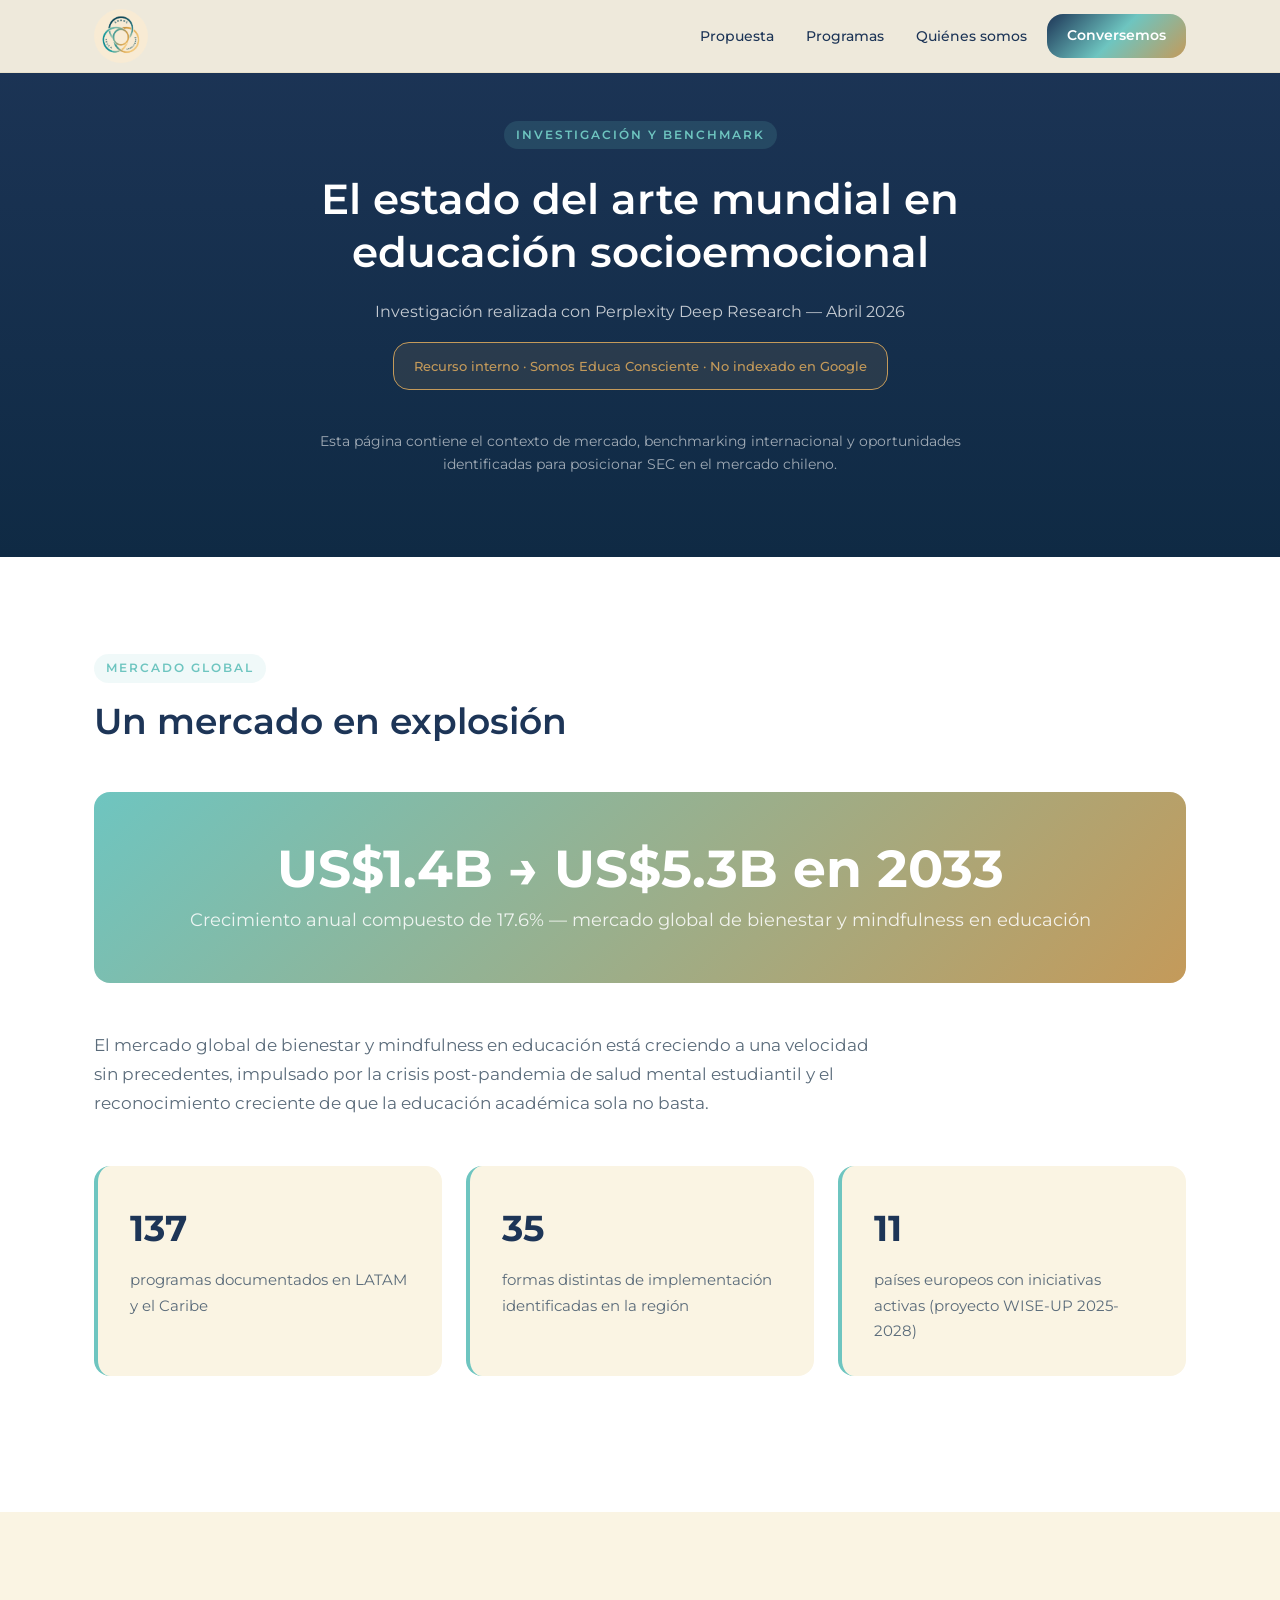
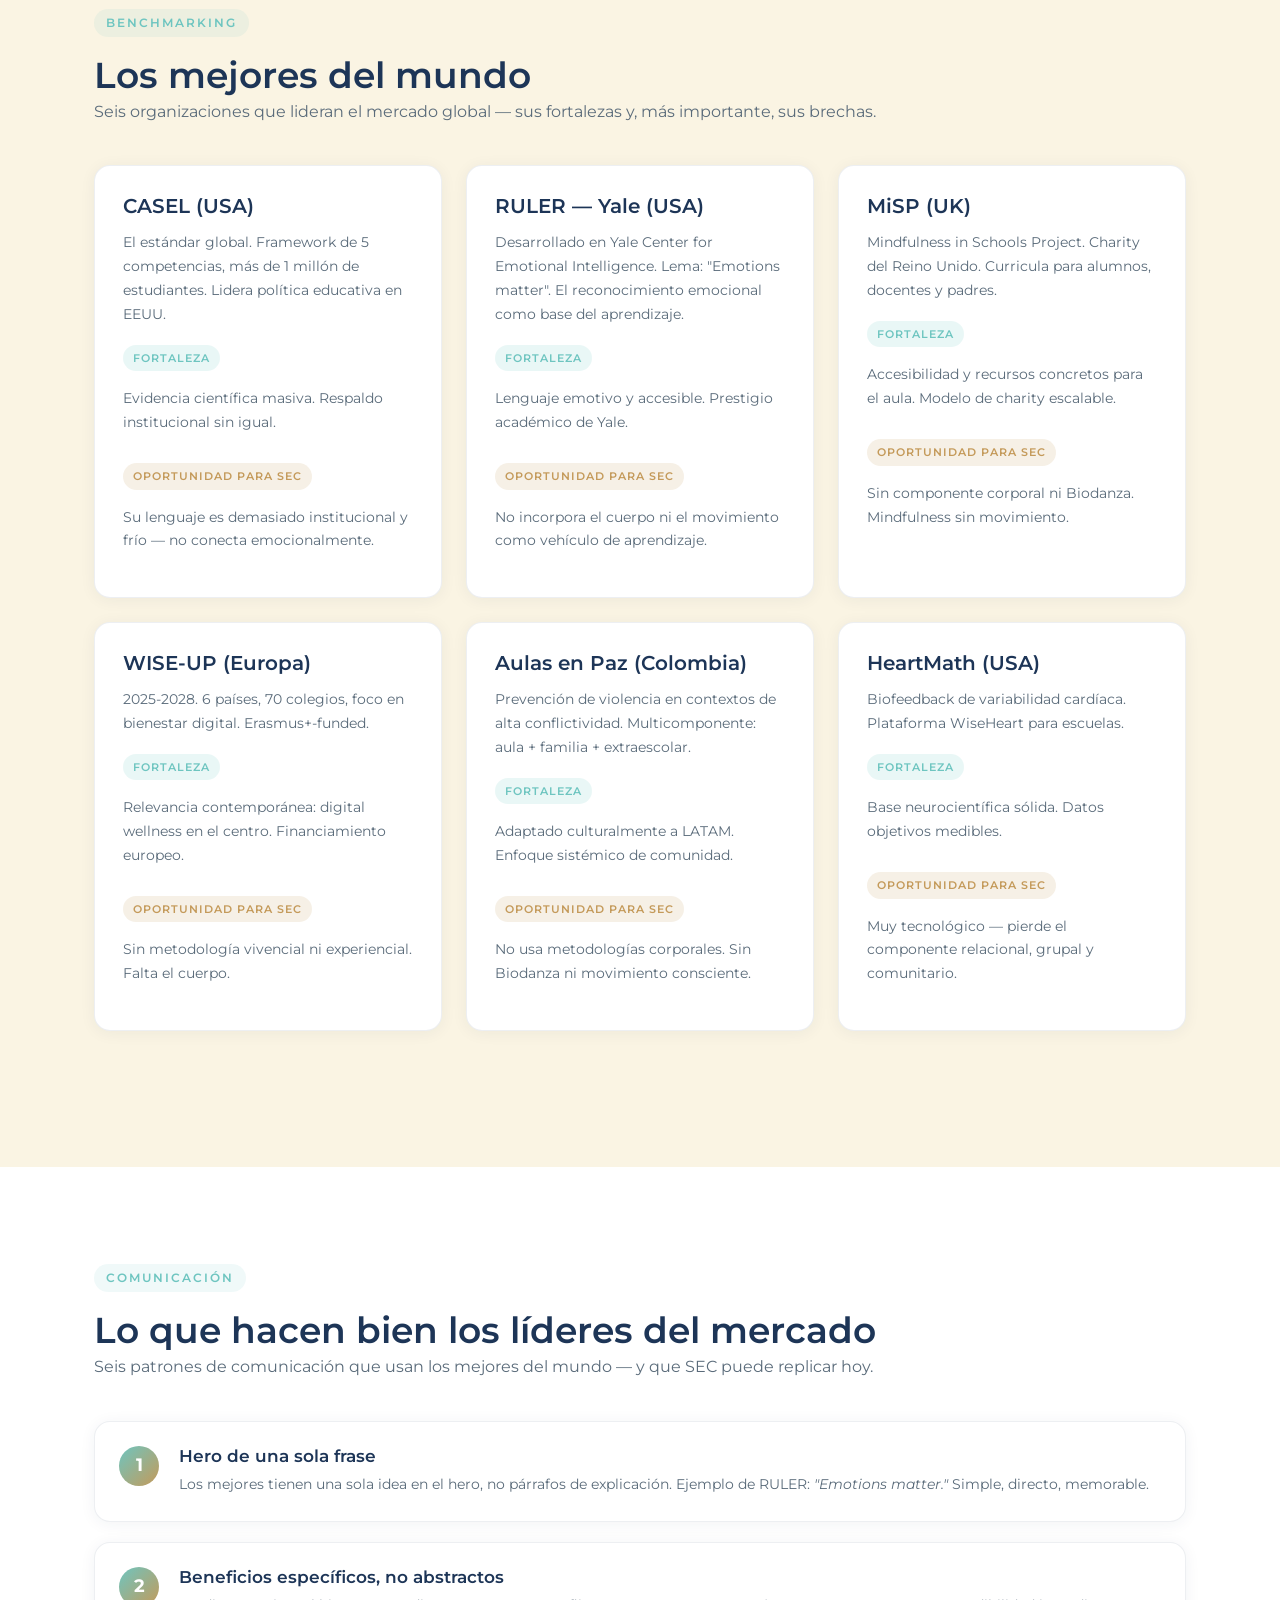
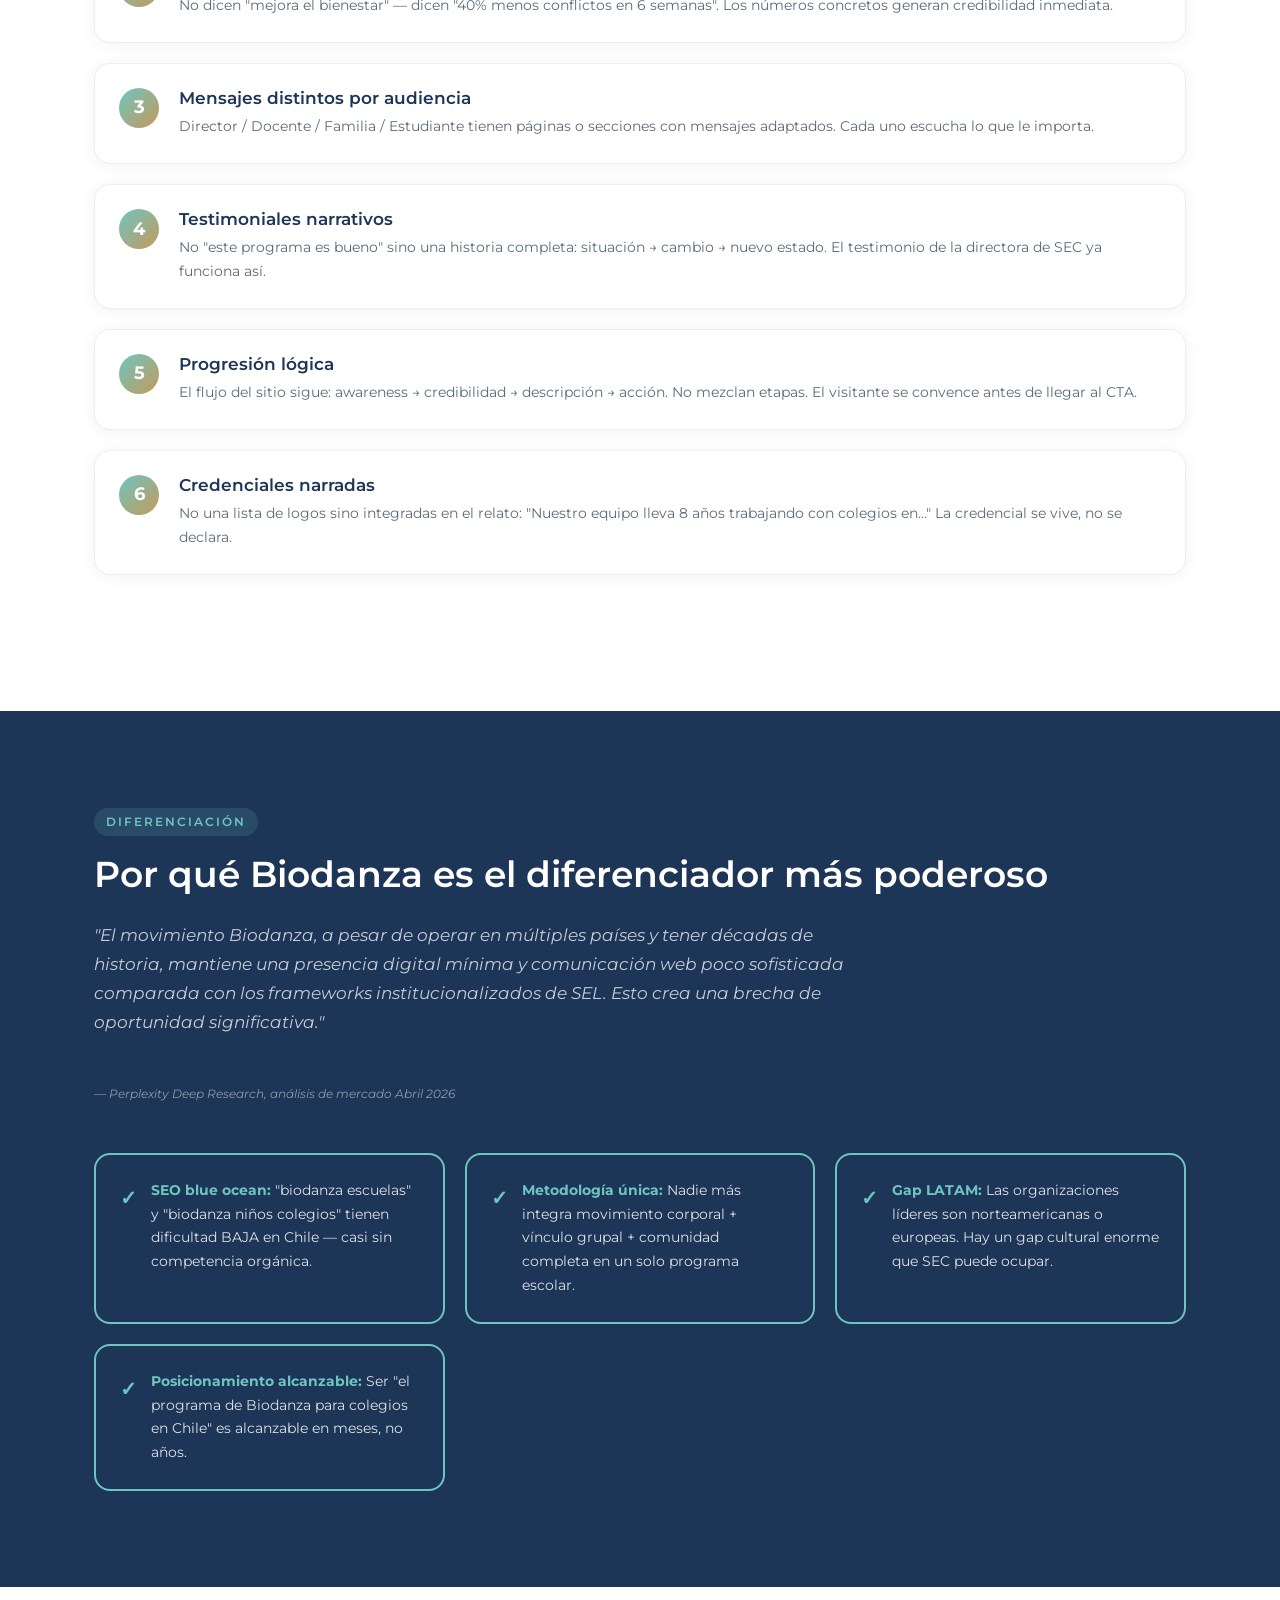
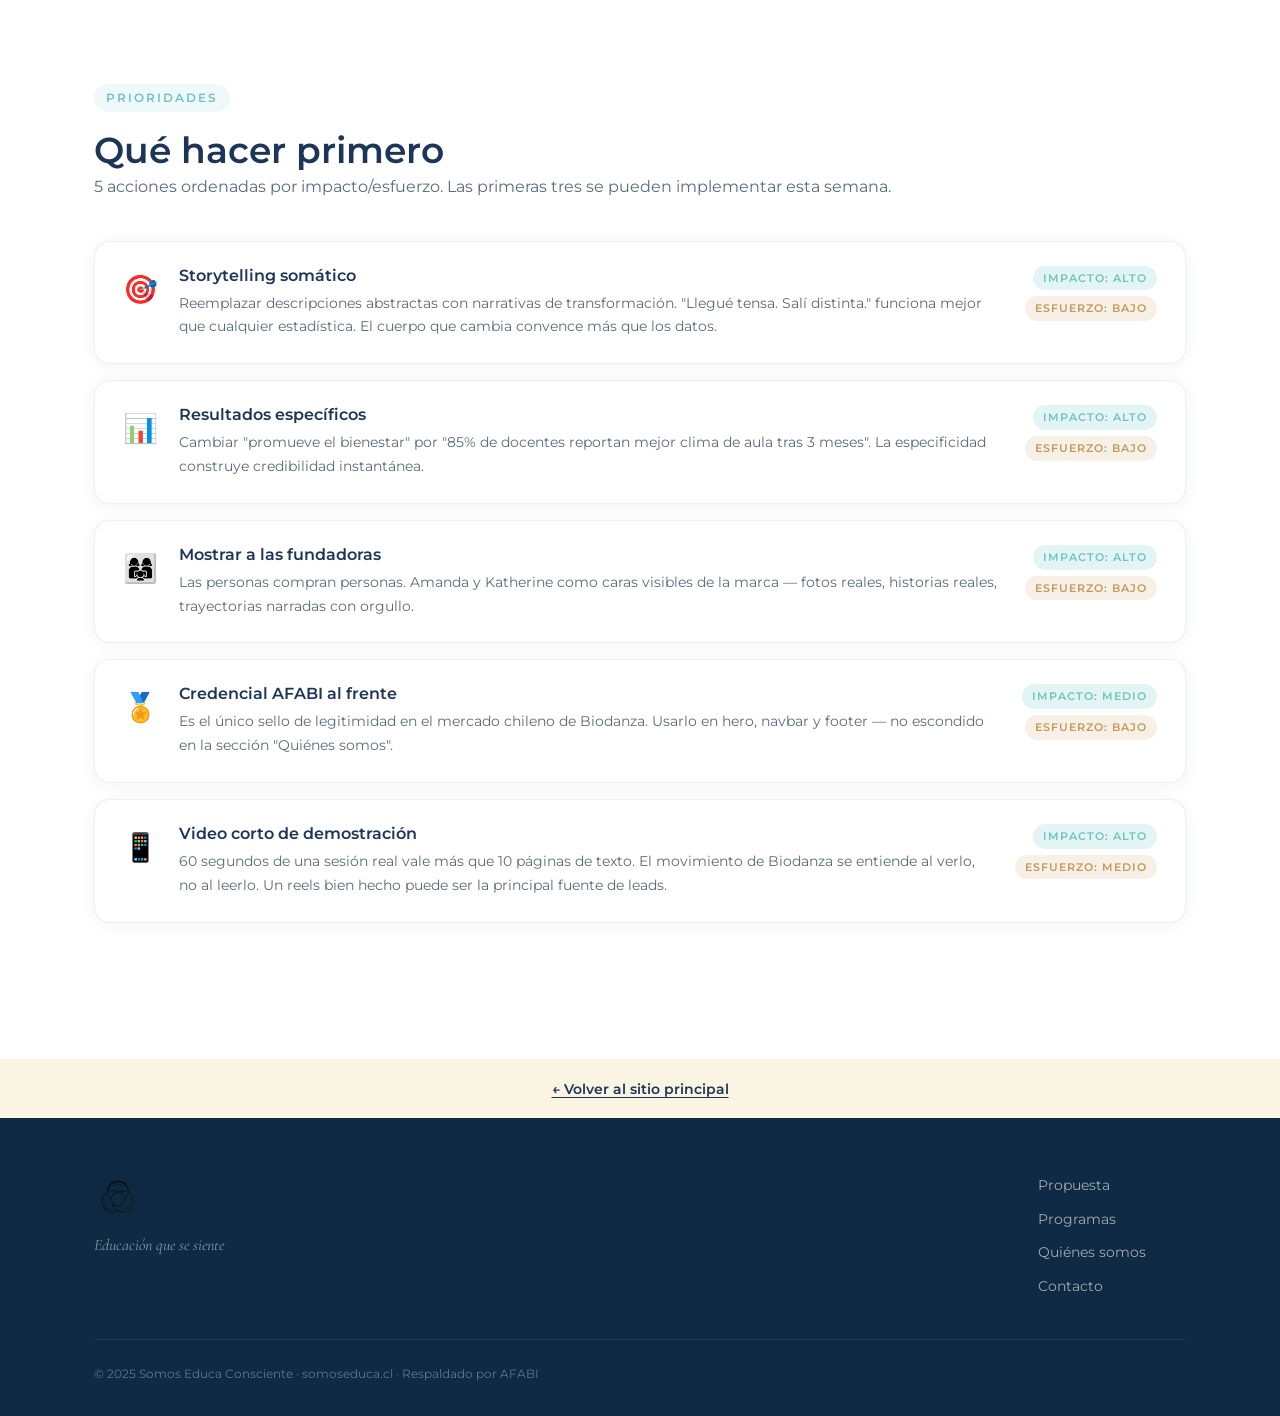
==== commit 4f35059c: "Actualizar contacto y rediseño de UI" ====
--- a/investigacion.html
+++ b/investigacion.html
@@ -256,14 +256,13 @@
   <nav class="navbar" id="navbar">
     <div class="nav-container">
       <a href="index.html" class="nav-logo">
-        <span class="logo-dot"></span>
-        <span class="logo-text">SOMOS EDUCA CONSCIENTE</span>
+        <img src="images/logo.jpeg" alt="Somos Educa Consciente" style="height: 54px; width: auto; mix-blend-mode: multiply; border-radius: 50%;">
       </a>
       <ul class="nav-links" id="nav-links">
         <li><a href="index.html#propuesta" class="nav-link">Propuesta</a></li>
         <li><a href="index.html#programas" class="nav-link">Programas</a></li>
         <li><a href="index.html#quienes" class="nav-link">Quiénes somos</a></li>
-        <li><a href="investigacion.html" class="nav-link" style="color:var(--turquoise)">Investigación</a></li>
+        <!-- <li><a href="investigacion.html" class="nav-link" style="color:var(--turquoise)">Investigación</a></li> -->
         <li><a href="index.html#contacto" class="nav-cta btn-primary">Conversemos</a></li>
       </ul>
     </div>
@@ -548,8 +547,7 @@
     <div class="footer-container">
       <div class="footer-brand">
         <a href="index.html" class="footer-logo">
-          <span class="logo-dot logo-dot-sm"></span>
-          <span class="logo-text-sm">SOMOS EDUCA CONSCIENTE</span>
+          <img src="images/logo.jpeg" alt="Somos Educa Consciente" style="height: 48px; width: auto; mix-blend-mode: multiply; border-radius: 50%;">
         </a>
         <p class="footer-tagline">Educación que se siente</p>
       </div>
@@ -557,7 +555,7 @@
         <a href="index.html#propuesta">Propuesta</a>
         <a href="index.html#programas">Programas</a>
         <a href="index.html#quienes">Quiénes somos</a>
-        <a href="mailto:contacto@somoseduca.cl">Contacto</a>
+        <a href="mailto:somoseducaconsciente@gmail.com">Contacto</a>
       </nav>
       <div class="footer-copy">
         <p>© 2025 Somos Educa Consciente · somoseduca.cl · Respaldado por AFABI</p>
